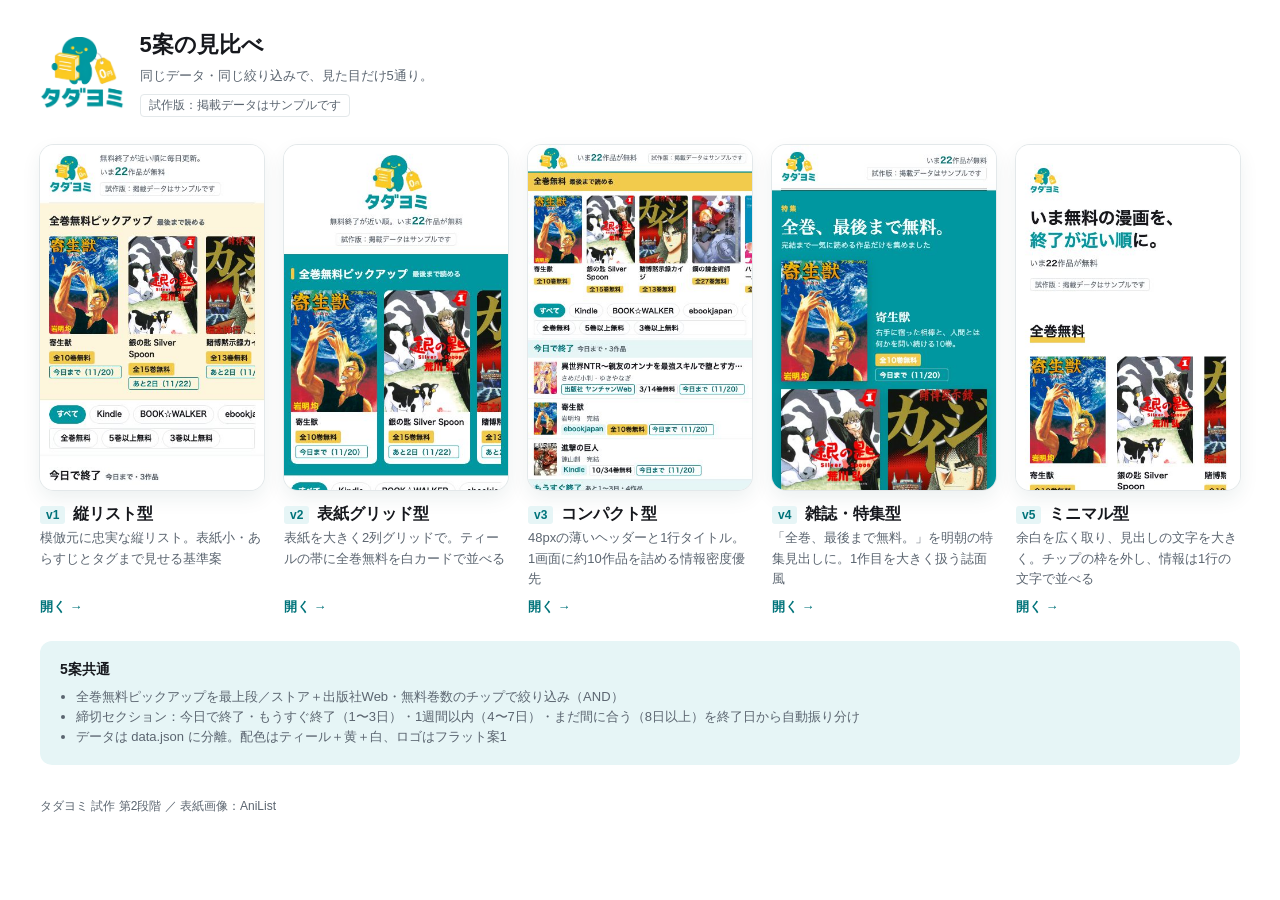
==== index.html @ fc1bd0cf "OGP og4: キャッチ2行を左揃え（ブロックは右カラム中央のまま）、og:image参照をog4.pngへ Co-Authored-By: Claude Opus 5.5 <noreply@ant" ====
<!doctype html>
<html lang="ja">
<head>
<meta charset="utf-8">
<meta name="viewport" content="width=device-width,initial-scale=1">
<title>タダヨミ 試作｜5案の見比べ</title>
<meta name="description" content="無料漫画まとめ「タダヨミ」試作版。タッチの異なる5案を見比べるボード。">
<meta property="og:type" content="website">
<meta property="og:title" content="タダヨミ 試作｜5案の見比べ">
<meta property="og:description" content="電子書店と出版社Webの無料漫画を、終了が近い順に。デザイン5案を並べて比べる。">
<meta property="og:url" content="https://yukitchy.github.io/tadayomi/">
<meta property="og:image" content="https://yukitchy.github.io/tadayomi/og4.png">
<meta name="twitter:card" content="summary_large_image">
<link rel="icon" href="favicon-chara.png" type="image/png">
<link rel="apple-touch-icon" href="assets/apple-touch-icon-chara.png">
<link rel="stylesheet" href="common.css">
<style>
body{background:#fff}
.wrap{max-width:1240px;margin:0 auto;padding:0 20px}
header{display:flex;align-items:center;gap:16px;padding:28px 0 20px}
header img{height:72px;width:auto}
h1{font-size:22px;font-weight:800;white-space:nowrap}
.lead{font-size:13px;color:var(--sub);margin:4px 0 6px}
.grid{list-style:none;display:grid;grid-template-columns:repeat(auto-fill,minmax(220px,1fr));gap:24px 20px;padding:8px 0 24px}
.v,.v a{display:flex;flex-direction:column;height:100%}.v a{text-decoration:none}
.v .sh{border-radius:14px;overflow:hidden;background:#fff;box-shadow:0 0 0 1px var(--line),0 8px 20px rgba(0,60,64,.08);aspect-ratio:390/600}
.v .sh img{width:100%;height:auto}
.v a:hover .sh{box-shadow:0 0 0 2px var(--teal),0 8px 20px rgba(0,60,64,.12)}
.v h2{font-size:16px;font-weight:800;margin-top:12px;display:flex;align-items:baseline;gap:8px}
.v h2 span{font-size:12px;font-weight:800;color:var(--teal-d);background:var(--teal-l);border-radius:3px;padding:0 6px}
.v p{font-size:13px;color:var(--sub);margin-top:2px}
.v .go{margin-top:auto;padding-top:8px;font-size:13px;font-weight:700;color:var(--teal-d)}
.spec{background:var(--teal-l);border-radius:12px;padding:18px 20px;margin-bottom:24px;font-size:13px;color:var(--sub)}
.spec h3{font-size:14px;color:var(--ink);margin-bottom:6px}
.spec ul{padding-left:1.2em}
footer{padding:8px 0 48px;font-size:12px;color:var(--sub)}
</style>
</head>
<body>
<div class="wrap">
<header><img src="assets/logo.png" alt="タダヨミ" width="83" height="72"><div><h1>5案の見比べ</h1><p class="lead">同じデータ・同じ絞り込みで、見た目だけ5通り。</p><span class="note">試作版：掲載データはサンプルです</span></div></header>
<ul class="grid">
<li class="v"><a href="v1.html"><div class="sh"><img src="shots/v1.jpg" alt="v1のスマホ表示" width="390" height="844"></div><h2><span>v1</span>縦リスト型</h2><p>模倣元に忠実な縦リスト。表紙小・あらすじとタグまで見せる基準案</p><span class="go">開く →</span></a></li>
<li class="v"><a href="v2.html"><div class="sh"><img src="shots/v2.jpg" alt="v2のスマホ表示" width="390" height="844"></div><h2><span>v2</span>表紙グリッド型</h2><p>表紙を大きく2列グリッドで。ティールの帯に全巻無料を白カードで並べる</p><span class="go">開く →</span></a></li>
<li class="v"><a href="v3.html"><div class="sh"><img src="shots/v3.jpg" alt="v3のスマホ表示" width="390" height="844"></div><h2><span>v3</span>コンパクト型</h2><p>48pxの薄いヘッダーと1行タイトル。1画面に約10作品を詰める情報密度優先</p><span class="go">開く →</span></a></li>
<li class="v"><a href="v4.html"><div class="sh"><img src="shots/v4.jpg" alt="v4のスマホ表示" width="390" height="844"></div><h2><span>v4</span>雑誌・特集型</h2><p>「全巻、最後まで無料。」を明朝の特集見出しに。1作目を大きく扱う誌面風</p><span class="go">開く →</span></a></li>
<li class="v"><a href="v5.html"><div class="sh"><img src="shots/v5.jpg" alt="v5のスマホ表示" width="390" height="844"></div><h2><span>v5</span>ミニマル型</h2><p>余白を広く取り、見出しの文字を大きく。チップの枠を外し、情報は1行の文字で並べる</p><span class="go">開く →</span></a></li>
</ul>
<div class="spec"><h3>5案共通</h3><ul>
<li>全巻無料ピックアップを最上段／ストア＋出版社Web・無料巻数のチップで絞り込み（AND）</li>
<li>締切セクション：今日で終了・もうすぐ終了（1〜3日）・1週間以内（4〜7日）・まだ間に合う（8日以上）を終了日から自動振り分け</li>
<li>データは data.json に分離。配色はティール＋黄＋白、ロゴはフラット案1</li>
</ul></div>
<footer>タダヨミ 試作 第2段階 ／ 表紙画像：AniList</footer>
</div>
</body>
</html>
---- common.css ----
/* 全案共通：パレット（ティール＋黄＋白）・リセット・チップ・バッジ */
:root{--teal:#0097a0;--teal-d:#00737a;--teal-l:#e6f5f6;--yel:#f2cb4d;--yel-l:#fdf6dc;--ink:#16181d;--sub:#5b6570;--line:#e3e8ea;--bg:#fff}
*{box-sizing:border-box;margin:0;padding:0}
body{font-family:"Hiragino Kaku Gothic ProN","Hiragino Sans","Noto Sans JP","Yu Gothic",sans-serif;color:var(--ink);background:var(--bg);line-height:1.55;-webkit-text-size-adjust:100%}
img{display:block}
a{color:inherit}
.nb{display:inline-block}
.note{display:inline-block;font-size:12px;color:var(--sub);border:1px solid var(--line);border-radius:4px;padding:1px 8px;background:#fff}
h2{white-space:nowrap;overflow:hidden;text-overflow:ellipsis}
.row{display:flex;gap:6px;overflow-x:auto;scrollbar-width:none}
.row::-webkit-scrollbar{display:none}
.chip{flex:0 0 auto;font:inherit;font-size:13px;font-weight:600;border:1px solid var(--line);background:#fff;color:var(--ink);border-radius:999px;padding:5px 12px;cursor:pointer;white-space:nowrap}
.chip[aria-pressed=true]{background:var(--teal);color:#fff;border-color:var(--teal)}
.row.vol .chip[aria-pressed=true]{background:var(--yel);color:var(--ink);border-color:var(--yel)}
.chips{display:flex;flex-wrap:wrap;gap:4px}
.badge,.vol,.left,.done{font-size:12px;font-weight:700;border-radius:3px;padding:1px 6px;white-space:nowrap;line-height:1.5}
.badge{background:var(--teal-l);color:var(--teal-d)}
.badge.pub{background:#fff;color:var(--teal-d);border:1px solid var(--teal)}
.badge.pub::before{content:"出版社 ";font-weight:600}
.vol{background:#fff;border:1px solid var(--line)}
.vol.all{background:var(--yel);border-color:var(--yel)}
.left{border:1px solid var(--line);color:var(--sub)}
.left.hot{border-color:var(--teal);color:var(--teal-d)}
.done{border:1px solid var(--ink)}
.tag{font-size:12px;color:var(--sub)}
.tag::before{content:"#"}
#empty{display:none;padding:40px 0;text-align:center;color:var(--sub);font-size:14px}
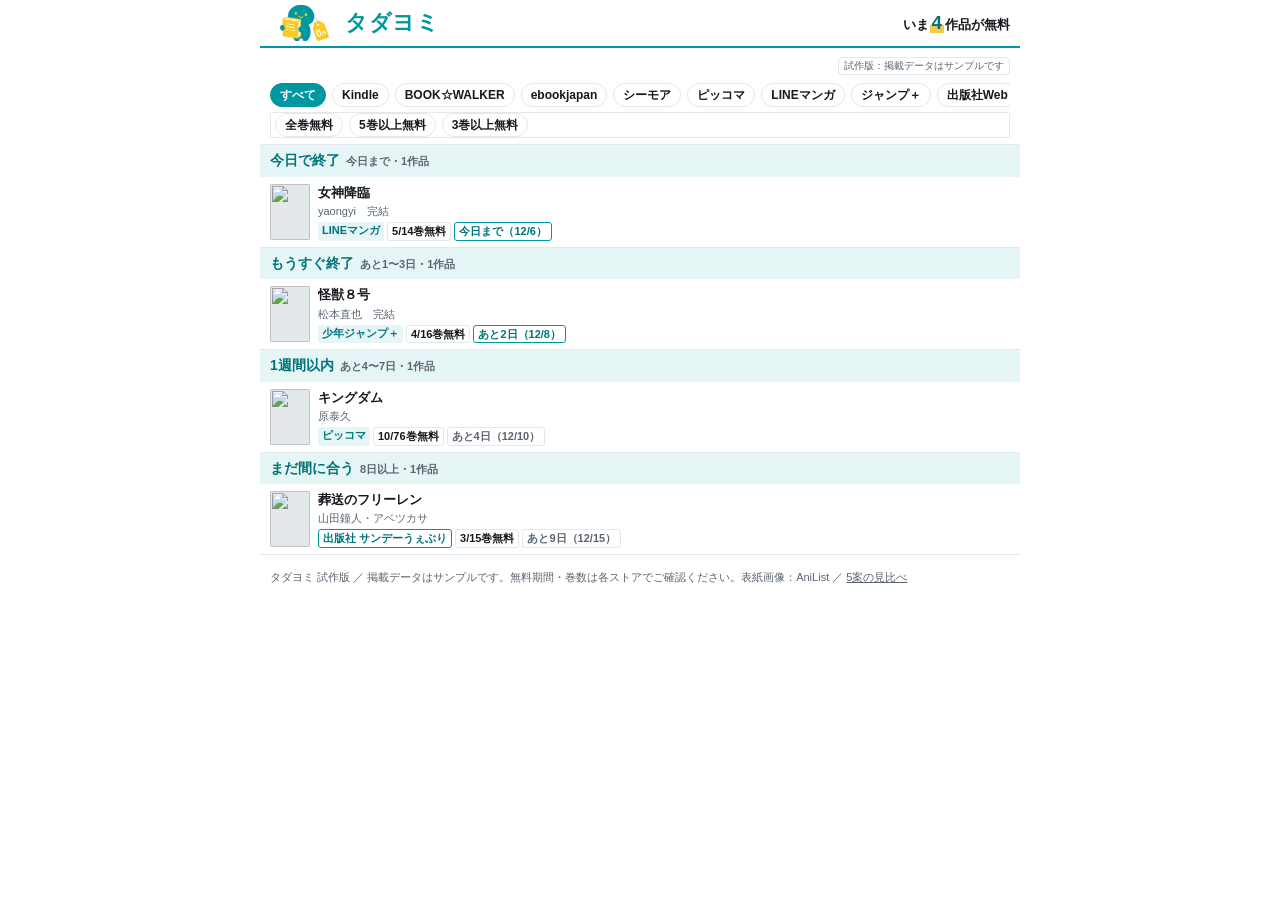
==== commit 6b23053b: "タダヨミ仕上げ: トップ(index)をv3コンパクト型に、旧トップの見比べはboard.htmlへ。build.pyを現行完成形に同期（v2/v3新ヘッダー・og4・favicon-chara・in" ====
--- a/index.html
+++ b/index.html
@@ -3,11 +3,11 @@
 <head>
 <meta charset="utf-8">
 <meta name="viewport" content="width=device-width,initial-scale=1">
-<title>タダヨミ 試作｜5案の見比べ</title>
-<meta name="description" content="無料漫画まとめ「タダヨミ」試作版。タッチの異なる5案を見比べるボード。">
+<title>タダヨミ｜いま無料で読める漫画を、終了が近い順に</title>
+<meta name="description" content="電子書店と出版社Webの無料漫画を、全巻無料と終了が近い順でまとめる試作版（v3：情報密度を上げたコンパクト型（薄いヘッダー））。">
 <meta property="og:type" content="website">
-<meta property="og:title" content="タダヨミ 試作｜5案の見比べ">
-<meta property="og:description" content="電子書店と出版社Webの無料漫画を、終了が近い順に。デザイン5案を並べて比べる。">
+<meta property="og:title" content="タダヨミ｜いま無料の漫画を、終了が近い順に">
+<meta property="og:description" content="電子書店と出版社Webの無料キャンペーンを横断。全巻無料をいちばん上に。">
 <meta property="og:url" content="https://yukitchy.github.io/tadayomi/">
 <meta property="og:image" content="https://yukitchy.github.io/tadayomi/og4.png">
 <meta name="twitter:card" content="summary_large_image">
@@ -15,43 +15,49 @@
 <link rel="apple-touch-icon" href="assets/apple-touch-icon-chara.png">
 <link rel="stylesheet" href="common.css">
 <style>
-body{background:#fff}
-.wrap{max-width:1240px;margin:0 auto;padding:0 20px}
-header{display:flex;align-items:center;gap:16px;padding:28px 0 20px}
-header img{height:72px;width:auto}
-h1{font-size:22px;font-weight:800;white-space:nowrap}
-.lead{font-size:13px;color:var(--sub);margin:4px 0 6px}
-.grid{list-style:none;display:grid;grid-template-columns:repeat(auto-fill,minmax(220px,1fr));gap:24px 20px;padding:8px 0 24px}
-.v,.v a{display:flex;flex-direction:column;height:100%}.v a{text-decoration:none}
-.v .sh{border-radius:14px;overflow:hidden;background:#fff;box-shadow:0 0 0 1px var(--line),0 8px 20px rgba(0,60,64,.08);aspect-ratio:390/600}
-.v .sh img{width:100%;height:auto}
-.v a:hover .sh{box-shadow:0 0 0 2px var(--teal),0 8px 20px rgba(0,60,64,.12)}
-.v h2{font-size:16px;font-weight:800;margin-top:12px;display:flex;align-items:baseline;gap:8px}
-.v h2 span{font-size:12px;font-weight:800;color:var(--teal-d);background:var(--teal-l);border-radius:3px;padding:0 6px}
-.v p{font-size:13px;color:var(--sub);margin-top:2px}
-.v .go{margin-top:auto;padding-top:8px;font-size:13px;font-weight:700;color:var(--teal-d)}
-.spec{background:var(--teal-l);border-radius:12px;padding:18px 20px;margin-bottom:24px;font-size:13px;color:var(--sub)}
-.spec h3{font-size:14px;color:var(--ink);margin-bottom:6px}
-.spec ul{padding-left:1.2em}
-footer{padding:8px 0 48px;font-size:12px;color:var(--sub)}
+.wrap{max-width:760px;margin:0 auto}
+header{display:flex;align-items:center;gap:8px;height:48px;padding:0 10px;border-bottom:2px solid var(--teal)}
+header img{height:36px;width:auto}
+header h1{font-size:clamp(17px,5.4vw,22px);font-weight:900;color:var(--teal);letter-spacing:.02em;line-height:1;white-space:nowrap}
+.lead{margin-left:auto;font-size:clamp(11px,3.4vw,13px);font-weight:700;color:var(--ink);white-space:nowrap}
+.lead strong{color:var(--teal-d);font-size:1.45em;font-weight:900;margin:0 1px;padding:0 2px;background:linear-gradient(transparent 62%,var(--yel) 62%)}
+.proto{text-align:right;padding:4px 10px 0}.proto .note{font-size:10px;padding:0 5px}
+h2{font-size:14px;font-weight:800;display:flex;align-items:baseline;gap:6px;background:var(--teal-l);color:var(--teal-d);padding:5px 10px}
+h2 small{font-size:11px;font-weight:600;color:var(--sub)}
+#pick h2{background:var(--yel);color:var(--ink)}#pick h2 small{color:var(--ink)}
+.strip{display:flex;gap:8px;overflow-x:auto;padding:8px 10px}
+.pk{flex:0 0 84px;text-decoration:none}
+.pk img{width:84px;height:118px;object-fit:cover;border-radius:3px;background:var(--line)}
+.pk .t{font-size:11px;font-weight:700;margin-top:3px;line-height:1.3;display:-webkit-box;-webkit-line-clamp:2;-webkit-box-orient:vertical;overflow:hidden}
+.pk .vol{font-size:10px;padding:0 4px}
+.filters{position:sticky;top:0;z-index:5;background:#fff;padding:6px 10px;border-bottom:1px solid var(--line)}
+.row+.row{margin-top:5px}
+.chip{font-size:12px;padding:2px 9px}
+.badge,.vol,.left,.done{font-size:11px;padding:0 4px}
+.list{list-style:none}
+.card{display:flex;gap:8px;padding:6px 10px;border-bottom:1px solid var(--line);align-items:center}
+.card img{flex:0 0 40px;width:40px;height:56px;object-fit:cover;border-radius:2px;background:var(--line)}
+.card .b{min-width:0;flex:1}
+.card .t{font-size:13px;font-weight:800;white-space:nowrap;overflow:hidden;text-overflow:ellipsis}
+.card .chips{gap:3px;margin-top:2px}
+.card .a{font-size:11px;color:var(--sub);white-space:nowrap;overflow:hidden;text-overflow:ellipsis}
+footer{padding:14px 10px 30px;font-size:11px;color:var(--sub)}
+#empty{font-size:13px}
 </style>
 </head>
-<body>
+<body class="v3">
 <div class="wrap">
-<header><img src="assets/logo.png" alt="タダヨミ" width="83" height="72"><div><h1>5案の見比べ</h1><p class="lead">同じデータ・同じ絞り込みで、見た目だけ5通り。</p><span class="note">試作版：掲載データはサンプルです</span></div></header>
-<ul class="grid">
-<li class="v"><a href="v1.html"><div class="sh"><img src="shots/v1.jpg" alt="v1のスマホ表示" width="390" height="844"></div><h2><span>v1</span>縦リスト型</h2><p>模倣元に忠実な縦リスト。表紙小・あらすじとタグまで見せる基準案</p><span class="go">開く →</span></a></li>
-<li class="v"><a href="v2.html"><div class="sh"><img src="shots/v2.jpg" alt="v2のスマホ表示" width="390" height="844"></div><h2><span>v2</span>表紙グリッド型</h2><p>表紙を大きく2列グリッドで。ティールの帯に全巻無料を白カードで並べる</p><span class="go">開く →</span></a></li>
-<li class="v"><a href="v3.html"><div class="sh"><img src="shots/v3.jpg" alt="v3のスマホ表示" width="390" height="844"></div><h2><span>v3</span>コンパクト型</h2><p>48pxの薄いヘッダーと1行タイトル。1画面に約10作品を詰める情報密度優先</p><span class="go">開く →</span></a></li>
-<li class="v"><a href="v4.html"><div class="sh"><img src="shots/v4.jpg" alt="v4のスマホ表示" width="390" height="844"></div><h2><span>v4</span>雑誌・特集型</h2><p>「全巻、最後まで無料。」を明朝の特集見出しに。1作目を大きく扱う誌面風</p><span class="go">開く →</span></a></li>
-<li class="v"><a href="v5.html"><div class="sh"><img src="shots/v5.jpg" alt="v5のスマホ表示" width="390" height="844"></div><h2><span>v5</span>ミニマル型</h2><p>余白を広く取り、見出しの文字を大きく。チップの枠を外し、情報は1行の文字で並べる</p><span class="go">開く →</span></a></li>
-</ul>
-<div class="spec"><h3>5案共通</h3><ul>
-<li>全巻無料ピックアップを最上段／ストア＋出版社Web・無料巻数のチップで絞り込み（AND）</li>
-<li>締切セクション：今日で終了・もうすぐ終了（1〜3日）・1週間以内（4〜7日）・まだ間に合う（8日以上）を終了日から自動振り分け</li>
-<li>データは data.json に分離。配色はティール＋黄＋白、ロゴはフラット案1</li>
-</ul></div>
-<footer>タダヨミ 試作 第2段階 ／ 表紙画像：AniList</footer>
+<header><img src="assets/mark.png" alt="" width="67" height="36"><h1>タダヨミ</h1><p class="lead">いま<strong id="count">–</strong>作品が無料</p></header>
+<p class="proto"><span class="note">試作版：掲載データはサンプルです</span></p>
+<section id="pick"><h2>全巻無料<small>最後まで読める</small></h2><div class="strip" id="pickList"></div></section>
+<div class="filters"><div class="row" id="storeRow" aria-label="ストアで絞り込む"></div><div class="row vol" id="volRow" aria-label="無料巻数で絞り込む"></div></div>
+<main id="sections"></main>
+<p id="empty">この条件で無料の作品はいまありません。</p>
+<footer>タダヨミ 試作版 ／ 掲載データはサンプルです。無料期間・巻数は各ストアでご確認ください。表紙画像：AniList ／ <a href="board.html">5案の見比べ</a></footer>
 </div>
+<script>window.T={
+card:it=>`<li class="card"><img src="${esc(it.cover)}" alt="" loading="lazy" width="40" height="56"><div class="b"><p class="t">${esc(it.title)}</p><p class="a">${esc(it.author)}${it.completed?"　完結":""}</p><div class="chips">${badge(it)}${volChip(it)}${leftChip(it)}</div></div></li>`,
+pick:it=>`<a class="pk" href="${esc(it.url)}"><img src="${esc(it.cover)}" alt="" loading="lazy" width="84" height="118"><p class="t">${esc(it.title)}</p>${volChip(it)}</a>`};</script>
+<script src="app.js"></script>
 </body>
 </html>
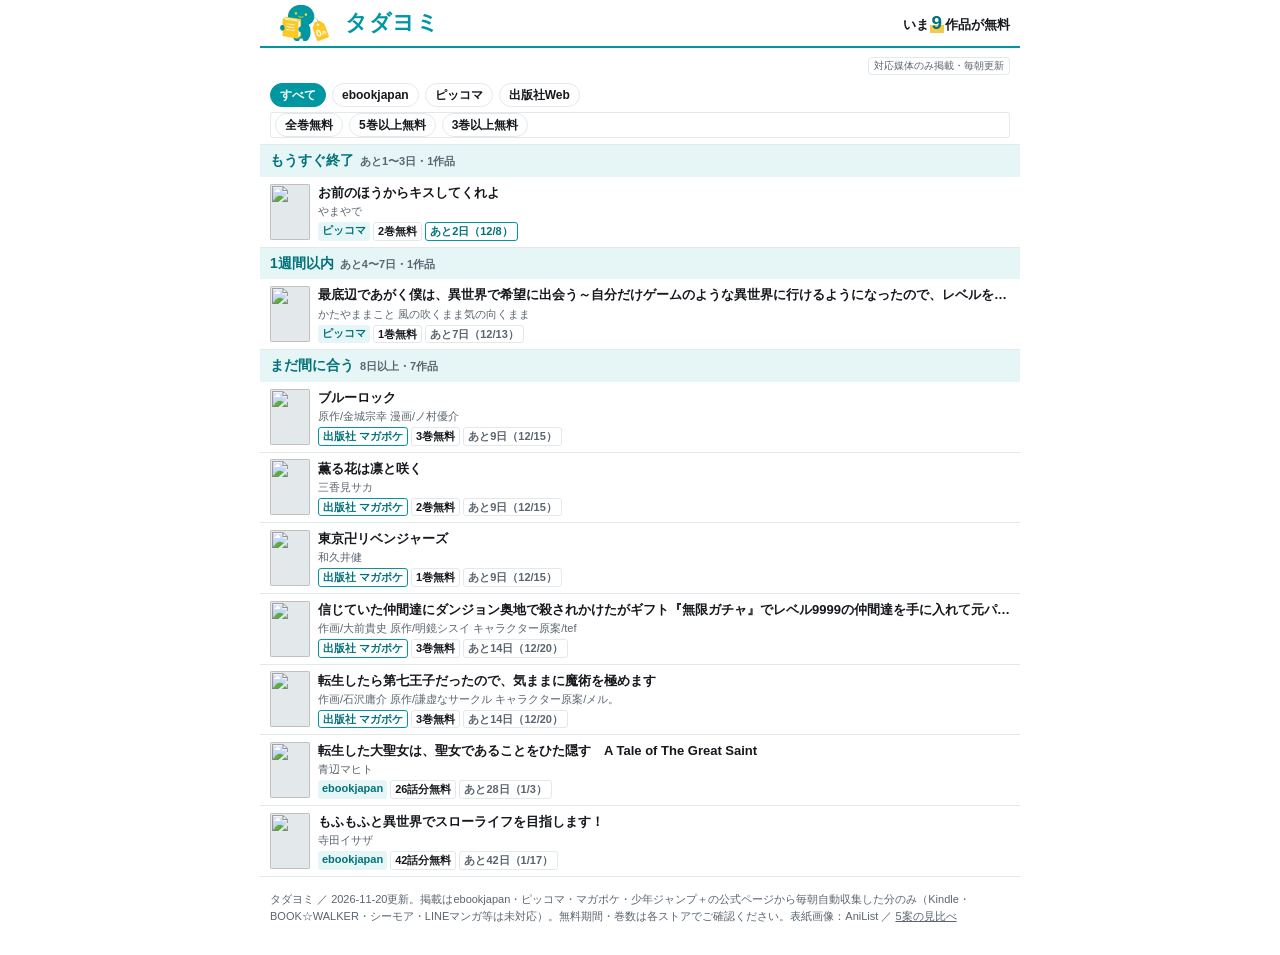
==== commit 25116cf6: "auto backup 2026-11-20" ====
--- a/index.html
+++ b/index.html
@@ -4,7 +4,7 @@
 <meta charset="utf-8">
 <meta name="viewport" content="width=device-width,initial-scale=1">
 <title>タダヨミ｜いま無料で読める漫画を、終了が近い順に</title>
-<meta name="description" content="電子書店と出版社Webの無料漫画を、全巻無料と終了が近い順でまとめる試作版（v3：情報密度を上げたコンパクト型（薄いヘッダー））。">
+<meta name="description" content="電子書店と出版社Webの無料漫画を、全巻無料と終了が近い順でまとめて毎朝更新（v3：情報密度を上げたコンパクト型（薄いヘッダー））。">
 <meta property="og:type" content="website">
 <meta property="og:title" content="タダヨミ｜いま無料の漫画を、終了が近い順に">
 <meta property="og:description" content="電子書店と出版社Webの無料キャンペーンを横断。全巻無料をいちばん上に。">
@@ -48,12 +48,12 @@
 <body class="v3">
 <div class="wrap">
 <header><img src="assets/mark.png" alt="" width="67" height="36"><h1>タダヨミ</h1><p class="lead">いま<strong id="count">–</strong>作品が無料</p></header>
-<p class="proto"><span class="note">試作版：掲載データはサンプルです</span></p>
+<p class="proto"><span class="note">対応媒体のみ掲載・毎朝更新</span></p>
 <section id="pick"><h2>全巻無料<small>最後まで読める</small></h2><div class="strip" id="pickList"></div></section>
 <div class="filters"><div class="row" id="storeRow" aria-label="ストアで絞り込む"></div><div class="row vol" id="volRow" aria-label="無料巻数で絞り込む"></div></div>
 <main id="sections"></main>
 <p id="empty">この条件で無料の作品はいまありません。</p>
-<footer>タダヨミ 試作版 ／ 掲載データはサンプルです。無料期間・巻数は各ストアでご確認ください。表紙画像：AniList ／ <a href="board.html">5案の見比べ</a></footer>
+<footer>タダヨミ ／ <span id="srcList">各媒体の公式ページから毎朝自動収集。</span>無料期間・巻数は各ストアでご確認ください。表紙画像：AniList ／ <a href="board.html">5案の見比べ</a></footer>
 </div>
 <script>window.T={
 card:it=>`<li class="card"><img src="${esc(it.cover)}" alt="" loading="lazy" width="40" height="56"><div class="b"><p class="t">${esc(it.title)}</p><p class="a">${esc(it.author)}${it.completed?"　完結":""}</p><div class="chips">${badge(it)}${volChip(it)}${leftChip(it)}</div></div></li>`,
--- a/common.css
+++ b/common.css
@@ -17,7 +17,7 @@
 .badge{background:var(--teal-l);color:var(--teal-d)}
 .badge.pub{background:#fff;color:var(--teal-d);border:1px solid var(--teal)}
 .badge.pub::before{content:"出版社 ";font-weight:600}
-.vol{background:#fff;border:1px solid var(--line)}
+.vol{background:#fff;border:1px solid var(--line);white-space:normal;overflow-wrap:anywhere;min-width:0}
 .vol.all{background:var(--yel);border-color:var(--yel)}
 .left{border:1px solid var(--line);color:var(--sub)}
 .left.hot{border-color:var(--teal);color:var(--teal-d)}
@@ -25,3 +25,4 @@
 .tag{font-size:12px;color:var(--sub)}
 .tag::before{content:"#"}
 #empty{display:none;padding:40px 0;text-align:center;color:var(--sub);font-size:14px}
+.card.linked{position:relative}.cardlink{position:absolute;inset:0;z-index:1}
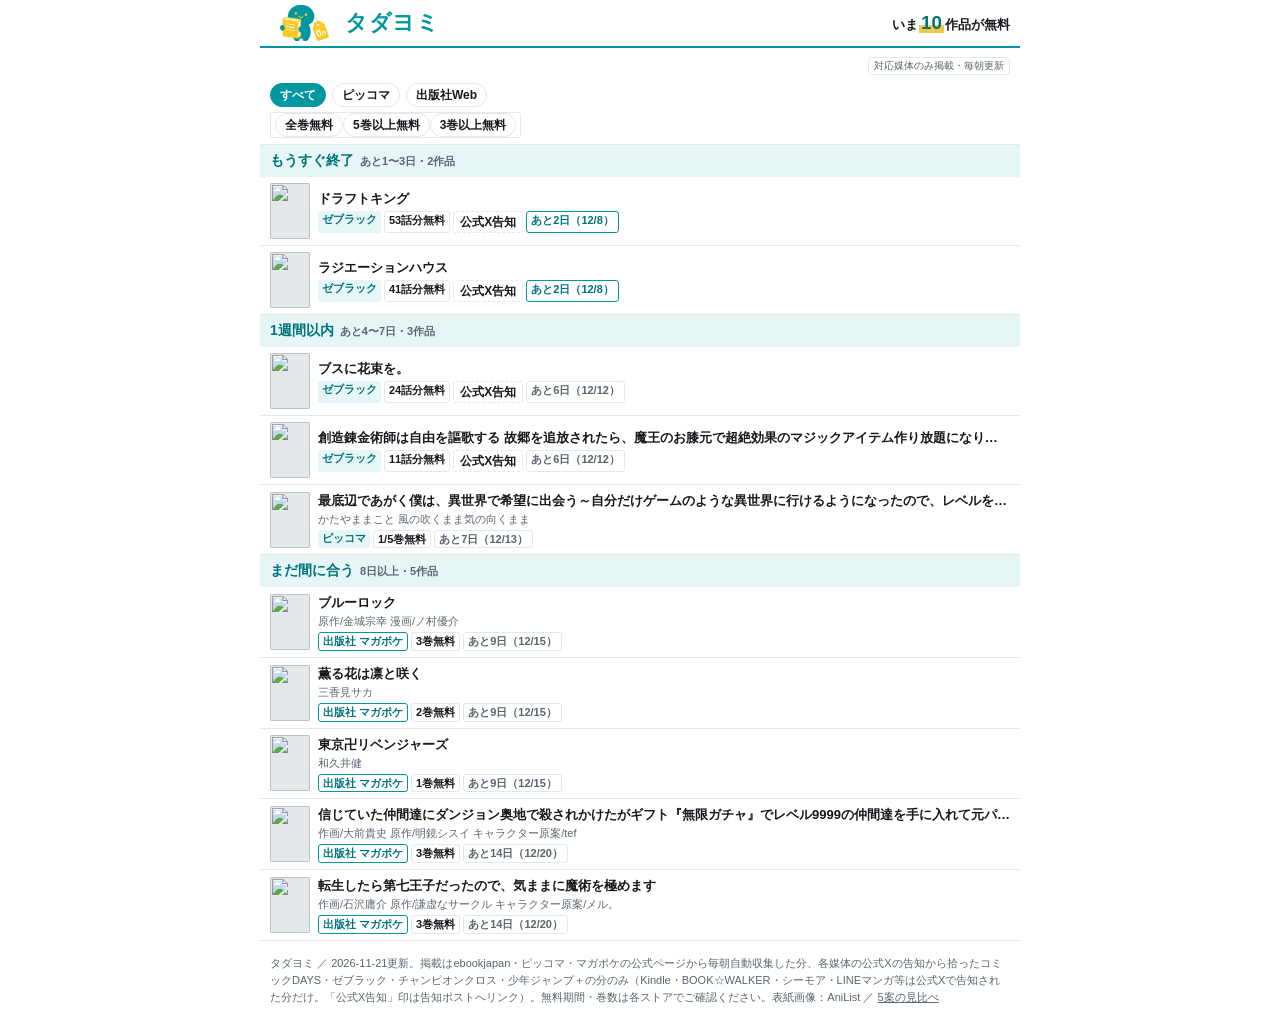
==== commit 448ab668: "OGP: og5.png（試作版表記を外した版）に切替。og4.pngは残す Co-Authored-By: Claude Opus 5.5 <noreply@anthropic.com>" ====
--- a/index.html
+++ b/index.html
@@ -9,7 +9,7 @@
 <meta property="og:title" content="タダヨミ｜いま無料の漫画を、終了が近い順に">
 <meta property="og:description" content="電子書店と出版社Webの無料キャンペーンを横断。全巻無料をいちばん上に。">
 <meta property="og:url" content="https://yukitchy.github.io/tadayomi/">
-<meta property="og:image" content="https://yukitchy.github.io/tadayomi/og4.png">
+<meta property="og:image" content="https://yukitchy.github.io/tadayomi/og5.png">
 <meta name="twitter:card" content="summary_large_image">
 <link rel="icon" href="favicon-chara.png" type="image/png">
 <link rel="apple-touch-icon" href="assets/apple-touch-icon-chara.png">
--- a/common.css
+++ b/common.css
@@ -17,7 +17,8 @@
 .badge{background:var(--teal-l);color:var(--teal-d)}
 .badge.pub{background:#fff;color:var(--teal-d);border:1px solid var(--teal)}
 .badge.pub::before{content:"出版社 ";font-weight:600}
-.vol{background:#fff;border:1px solid var(--line);white-space:normal;overflow-wrap:anywhere;min-width:0}
+.via{font-size:12px;font-weight:700;color:var(--ink);border:1px dashed var(--line);border-radius:3px;padding:1px 6px;white-space:nowrap;line-height:1.5}
+.vol{background:#fff;border:1px solid var(--line);white-space:normal;overflow-wrap:anywhere;min-width:0;display:inline-block;max-width:100%;vertical-align:top}
 .vol.all{background:var(--yel);border-color:var(--yel)}
 .left{border:1px solid var(--line);color:var(--sub)}
 .left.hot{border-color:var(--teal);color:var(--teal-d)}
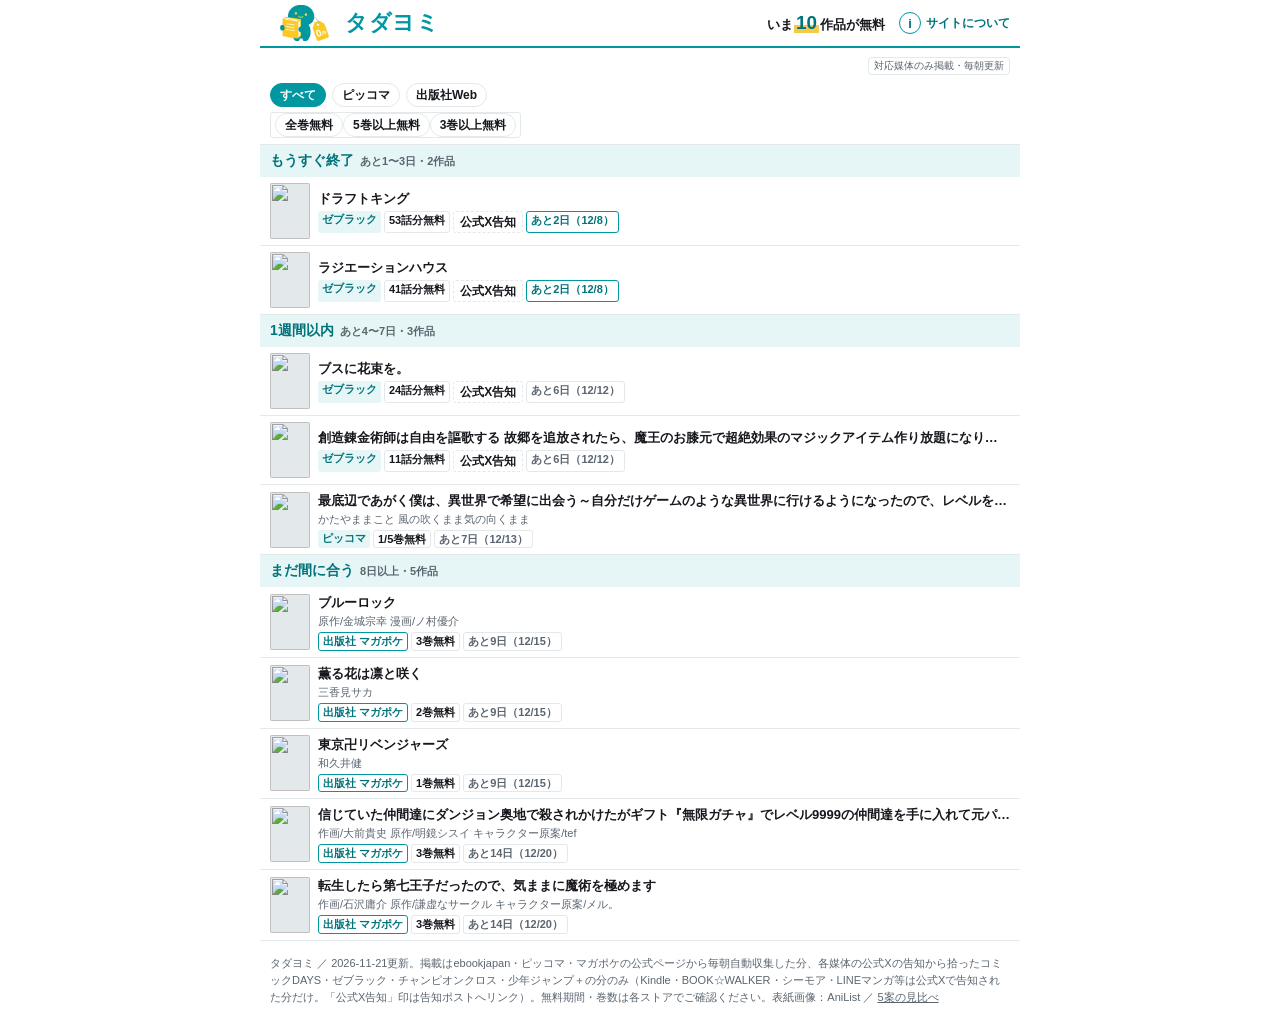
==== commit 3a13715f: "ヘッダー右端に「サイトについて」ボタン（ⓘ・480px以上でラベル併記）と説明モーダル（dialog）を追加。selftestにボタン位置・開閉テストを追加 Co-Authored-By: Claud" ====
--- a/index.html
+++ b/index.html
@@ -11,8 +11,8 @@
 <meta property="og:url" content="https://yukitchy.github.io/tadayomi/">
 <meta property="og:image" content="https://yukitchy.github.io/tadayomi/og5.png">
 <meta name="twitter:card" content="summary_large_image">
-<link rel="icon" href="favicon-chara.png" type="image/png">
-<link rel="apple-touch-icon" href="assets/apple-touch-icon-chara.png">
+<link rel="icon" href="favicon-chara2.png" type="image/png">
+<link rel="apple-touch-icon" href="assets/apple-touch-icon-chara3.png">
 <link rel="stylesheet" href="common.css">
 <style>
 .wrap{max-width:760px;margin:0 auto}
@@ -43,11 +43,31 @@
 .card .a{font-size:11px;color:var(--sub);white-space:nowrap;overflow:hidden;text-overflow:ellipsis}
 footer{padding:14px 10px 30px;font-size:11px;color:var(--sub)}
 #empty{font-size:13px}
+.about{flex:none;display:flex;align-items:center;gap:5px;font:inherit;font-size:12px;font-weight:700;line-height:1;color:var(--teal-d);background:none;border:0;padding:6px;margin-right:-6px;cursor:pointer;white-space:nowrap}
+.about .i{display:grid;place-items:center;width:22px;height:22px;border:1.5px solid var(--teal);border-radius:50%;font-size:13px;font-weight:800}
+.about .lb{display:none}@media (min-width:480px){.about .lb{display:inline}}
+#about{margin:auto;width:min(420px,calc(100% - 32px));border:0;border-radius:8px;padding:0;color:var(--ink);border-top:4px solid var(--teal)}
+#about::backdrop{background:rgba(22,24,29,.5)}
+#about form{position:relative;padding:20px 20px 18px}
+#about h2{background:none;padding:0 28px 0 0;font-size:16px;color:var(--teal-d)}
+#about ul{list-style:none;margin:12px 0 18px;font-size:13px;line-height:1.7}
+#about li{position:relative;padding-left:14px}#about li+li{margin-top:6px}
+#about li::before{content:"";position:absolute;left:0;top:.62em;width:6px;height:6px;background:var(--yel)}
+#about .x{position:absolute;top:10px;right:10px;width:32px;height:32px;font:inherit;font-size:20px;line-height:1;border:0;background:none;color:var(--sub);cursor:pointer}
+#about .close{display:block;width:100%;font:inherit;font-size:14px;font-weight:700;color:#fff;background:var(--teal);border:0;border-radius:6px;padding:10px;cursor:pointer}
 </style>
 </head>
 <body class="v3">
 <div class="wrap">
-<header><img src="assets/mark.png" alt="" width="67" height="36"><h1>タダヨミ</h1><p class="lead">いま<strong id="count">–</strong>作品が無料</p></header>
+<header><img src="assets/mark.png" alt="" width="67" height="36"><h1>タダヨミ</h1><p class="lead">いま<strong id="count">–</strong>作品が無料</p><button class="about" type="button" aria-haspopup="dialog" aria-label="サイトについて" onclick="document.getElementById('about').showModal()"><span class="i" aria-hidden="true">i</span><span class="lb">サイトについて</span></button></header>
+<dialog id="about" aria-labelledby="aboutH" onclick="if(event.target===this)this.close()"><form method="dialog"><button class="x" aria-label="閉じる">×</button><h2 id="aboutH">タダヨミについて</h2><ul>
+<li>タダヨミは、Webの公式マンガサービスで期間限定で無料公開されている作品を集めたポータルです。</li>
+<li>期間限定の全巻無料を優先して表示します。</li>
+<li>並び順は、無料期間の終了が近い順です。</li>
+<li>情報は毎朝1回更新します。</li>
+<li>掲載は各サービスの公式サイトと公式Xの告知をもとにしています。</li>
+<li>作品をタップすると、各公式サービスのページへ移動します。</li>
+</ul><button class="close">閉じる</button></form></dialog>
 <p class="proto"><span class="note">対応媒体のみ掲載・毎朝更新</span></p>
 <section id="pick"><h2>全巻無料<small>最後まで読める</small></h2><div class="strip" id="pickList"></div></section>
 <div class="filters"><div class="row" id="storeRow" aria-label="ストアで絞り込む"></div><div class="row vol" id="volRow" aria-label="無料巻数で絞り込む"></div></div>
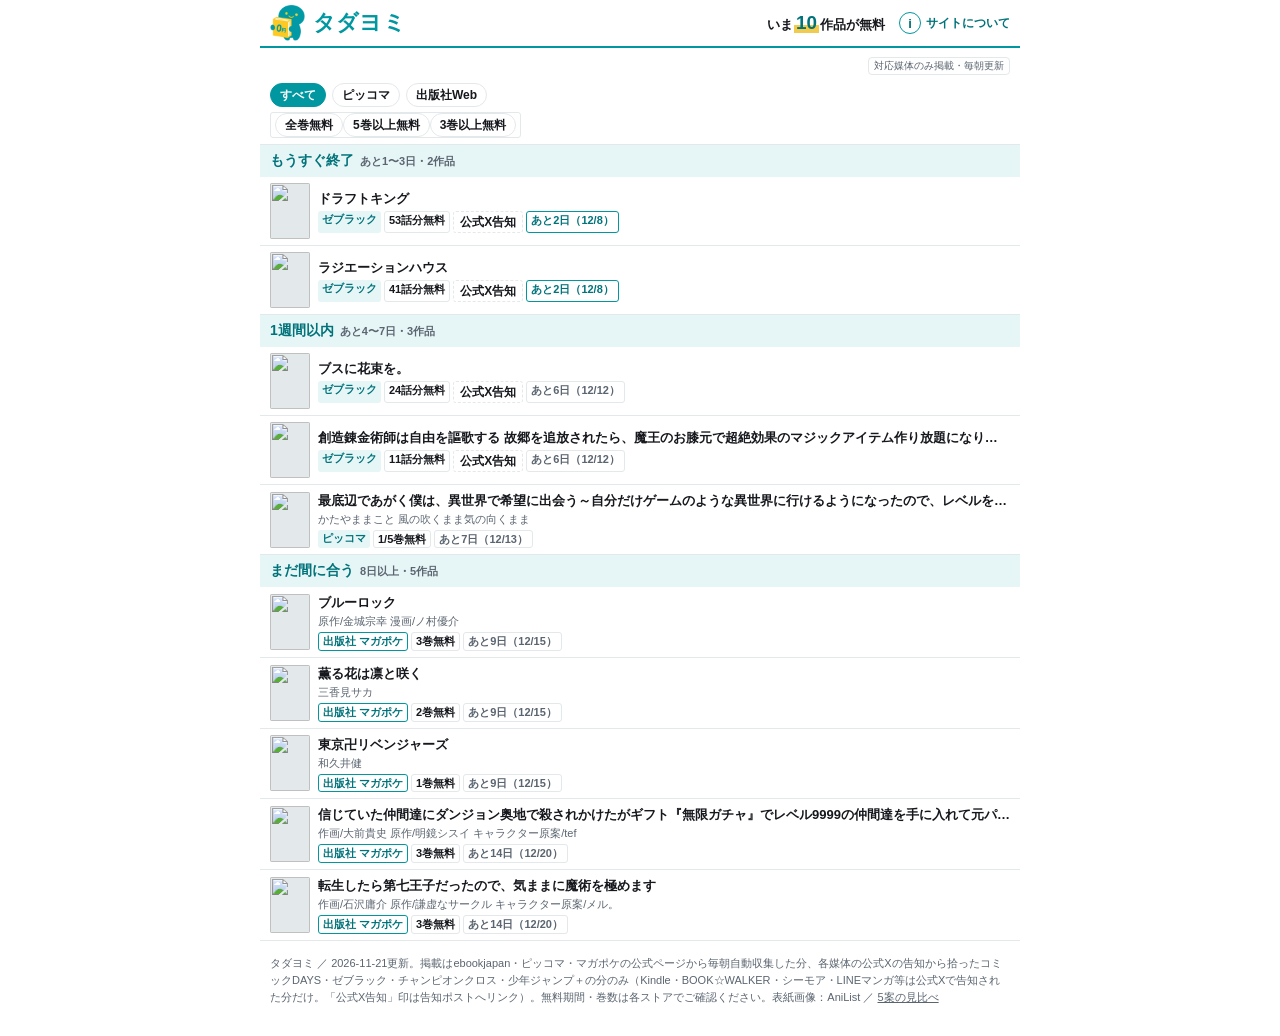
==== commit 0e6bd55d: "ロゴを新正本（本の表紙に0円・タグなし）へ差し替え：ヘッダー mark2.png / favicon-chara3.png / favicon.ico / apple-touch-icon-chara" ====
--- a/index.html
+++ b/index.html
@@ -11,8 +11,8 @@
 <meta property="og:url" content="https://yukitchy.github.io/tadayomi/">
 <meta property="og:image" content="https://yukitchy.github.io/tadayomi/og5.png">
 <meta name="twitter:card" content="summary_large_image">
-<link rel="icon" href="favicon-chara2.png" type="image/png">
-<link rel="apple-touch-icon" href="assets/apple-touch-icon-chara3.png">
+<link rel="icon" href="favicon.ico?v=3" sizes="any"><link rel="icon" href="favicon-chara3.png" type="image/png">
+<link rel="apple-touch-icon" href="assets/apple-touch-icon-chara4.png">
 <link rel="stylesheet" href="common.css">
 <style>
 .wrap{max-width:760px;margin:0 auto}
@@ -59,7 +59,7 @@
 </head>
 <body class="v3">
 <div class="wrap">
-<header><img src="assets/mark.png" alt="" width="67" height="36"><h1>タダヨミ</h1><p class="lead">いま<strong id="count">–</strong>作品が無料</p><button class="about" type="button" aria-haspopup="dialog" aria-label="サイトについて" onclick="document.getElementById('about').showModal()"><span class="i" aria-hidden="true">i</span><span class="lb">サイトについて</span></button></header>
+<header><img src="assets/mark2.png" alt="" width="35" height="36"><h1>タダヨミ</h1><p class="lead">いま<strong id="count">–</strong>作品が無料</p><button class="about" type="button" aria-haspopup="dialog" aria-label="サイトについて" onclick="document.getElementById('about').showModal()"><span class="i" aria-hidden="true">i</span><span class="lb">サイトについて</span></button></header>
 <dialog id="about" aria-labelledby="aboutH" onclick="if(event.target===this)this.close()"><form method="dialog"><button class="x" aria-label="閉じる">×</button><h2 id="aboutH">タダヨミについて</h2><ul>
 <li>タダヨミは、Webの公式マンガサービスで期間限定で無料公開されている作品を集めたポータルです。</li>
 <li>期間限定の全巻無料を優先して表示します。</li>
